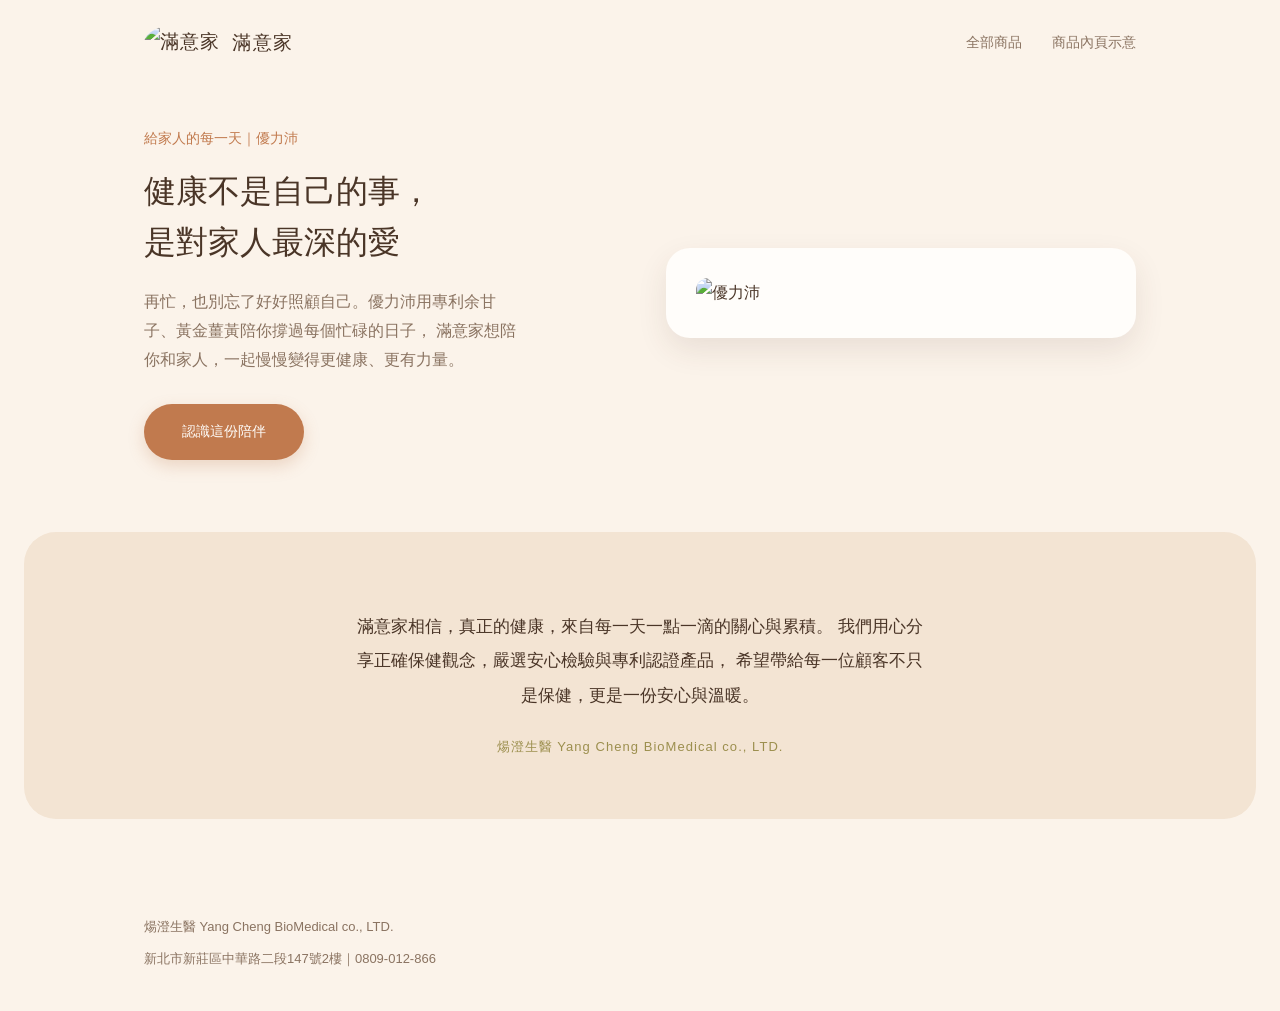
==== index.html @ a7c7e91a "上傳網站初版（風格三：溫暖敘事）" ====
<!DOCTYPE html>
<html lang="zh-Hant">
<head>
<meta charset="UTF-8">
<meta name="viewport" content="width=device-width, initial-scale=1.0">
<title>滿意家｜首頁（風格三：溫暖敘事）</title>
<link rel="stylesheet" href="style.css">
</head>
<body>

<header class="site-nav">
  <div class="wrap">
    <a href="index.html" class="brand-logo">
      <img src="../assets/品牌logo-滿意家.jpg" alt="滿意家">
      <span>滿意家</span>
    </a>
    <nav class="main-links">
      <a href="products.html">全部商品</a>
      <a href="product.html">商品內頁示意</a>
    </nav>
  </div>
</header>

<section class="hero">
  <div class="wrap">
    <div class="hero-copy">
      <div class="eyebrow">給家人的每一天｜優力沛</div>
      <h1>健康不是自己的事，<br>是對家人最深的愛</h1>
      <p>
        再忙，也別忘了好好照顧自己。優力沛用專利余甘子、黃金薑黃陪你撐過每個忙碌的日子，
        滿意家想陪你和家人，一起慢慢變得更健康、更有力量。
      </p>
      <a href="product.html" class="btn">認識這份陪伴</a>
    </div>
    <div class="hero-image">
      <img src="../assets/優力沛-正.jpg" alt="優力沛">
    </div>
  </div>
</section>

<section class="philosophy">
  <div class="wrap">
    <p>
      滿意家相信，真正的健康，來自每一天一點一滴的關心與累積。
      我們用心分享正確保健觀念，嚴選安心檢驗與專利認證產品，
      希望帶給每一位顧客不只是保健，更是一份安心與溫暖。
    </p>
    <div class="sign">煬澄生醫 Yang Cheng BioMedical co., LTD.</div>
  </div>
</section>

<footer class="site-footer">
  <div class="wrap">
    <div>煬澄生醫 Yang Cheng BioMedical co., LTD.</div>
    <div>新北市新莊區中華路二段147號2樓｜0809-012-866</div>
  </div>
</footer>

</body>
</html>
---- style.css ----
/* 風格三：滿意家溫暖敘事 — 暖米/陶土色調、圓角卡片、家庭陪伴語氣 */

:root {
  --bg: #fbf3ea;
  --bg-alt: #f3e4d3;
  --ink: #4a3527;
  --ink-soft: #8a7361;
  --line: #e8d6c0;
  --accent: #c17a4e;
  --accent2: #9c8f4e;
  --card-bg: #fffdfa;
  --max-w: 1040px;
}

* { box-sizing: border-box; }

html, body {
  margin: 0;
  padding: 0;
  background: var(--bg);
  color: var(--ink);
  font-family: -apple-system, BlinkMacSystemFont, "Segoe UI", "PingFang TC", "Microsoft JhengHei", sans-serif;
  line-height: 1.85;
  font-size: 16px;
  -webkit-font-smoothing: antialiased;
}

a { color: inherit; text-decoration: none; }
img { max-width: 100%; display: block; }

.wrap { max-width: var(--max-w); margin: 0 auto; padding: 0 24px; }

/* ---- nav ---- */
header.site-nav { background: var(--bg); }
header.site-nav .wrap {
  display: flex; align-items: center; justify-content: space-between;
  padding-top: 24px; padding-bottom: 24px;
}
.brand-logo { display: flex; align-items: center; gap: 12px; font-size: 19px; letter-spacing: 0.06em; }
.brand-logo img { height: 38px; width: auto; border-radius: 50%; }
nav.main-links { display: flex; gap: 30px; font-size: 14px; color: var(--ink-soft); }
nav.main-links a:hover { color: var(--accent); }

/* ---- hero ---- */
.hero { padding: 40px 0 72px; }
.hero .wrap {
  display: grid; grid-template-columns: 1fr 1fr; gap: 52px; align-items: center;
}
.hero-copy .eyebrow { font-size: 14px; color: var(--accent); margin-bottom: 14px; }
.hero-copy h1 {
  font-size: 32px; font-weight: 500; line-height: 1.6; margin: 0 0 20px; color: var(--ink);
}
.hero-copy p { color: var(--ink-soft); font-size: 15.5px; margin-bottom: 30px; max-width: 44ch; }
.btn {
  display: inline-block; padding: 15px 38px; background: var(--accent); color: #fffdfa;
  font-size: 14px; border-radius: 999px; box-shadow: 0 6px 16px rgba(193,122,78,0.25);
  transition: transform 0.2s, box-shadow 0.2s;
}
.btn:hover { transform: translateY(-1px); box-shadow: 0 8px 20px rgba(193,122,78,0.32); }
.hero-image {
  background: var(--card-bg); border-radius: 24px; padding: 30px;
  box-shadow: 0 12px 30px rgba(74,53,39,0.1);
}
.hero-image img { border-radius: 12px; }

/* ---- story strip ---- */
.philosophy {
  background: var(--bg-alt);
  padding: 60px 0;
  text-align: center;
  border-radius: 32px;
  margin: 0 24px 56px;
}
.philosophy .wrap { max-width: 620px; }
.philosophy p { font-size: 16.5px; color: var(--ink); line-height: 2.1; }
.philosophy .sign { margin-top: 22px; font-size: 13px; color: var(--accent2); letter-spacing: 0.08em; }

/* ---- footer ---- */
footer.site-footer { padding: 40px 0; margin-top: 20px; }
footer.site-footer .wrap { display: flex; flex-direction: column; gap: 8px; font-size: 13px; color: var(--ink-soft); }

/* ---- products listing ---- */
.page-title { padding: 48px 0 8px; }
.page-title h1 { font-size: 25px; font-weight: 500; }
.page-title p { color: var(--ink-soft); font-size: 14px; }

.product-grid { display: grid; grid-template-columns: repeat(3, 1fr); gap: 28px; padding: 32px 0 64px; }
.product-card {
  background: var(--card-bg);
  border-radius: 18px;
  padding: 20px;
  display: flex; flex-direction: column;
  box-shadow: 0 6px 18px rgba(74,53,39,0.06);
  transition: transform 0.2s, box-shadow 0.2s;
}
.product-card:hover { transform: translateY(-3px); box-shadow: 0 10px 24px rgba(74,53,39,0.12); }
.product-card .thumb {
  aspect-ratio: 1/1; border-radius: 12px; overflow: hidden;
  display: flex; align-items: center; justify-content: center;
  background: var(--bg-alt); margin-bottom: 16px;
}
.product-card .thumb img { max-height: 100%; object-fit: contain; }
.product-card h3 { font-size: 16px; font-weight: 500; margin: 0 0 8px; }
.product-card .highlight { font-size: 13px; color: var(--ink-soft); flex-grow: 1; }
.product-card .placeholder-badge {
  display: inline-block; margin-top: 10px; font-size: 11px; color: var(--accent);
  border: 1px solid var(--line); border-radius: 999px; padding: 4px 12px; align-self: flex-start;
}
.product-card .card-link {
  margin-top: 14px; font-size: 13px; color: var(--accent);
  border-top: 1px solid var(--line); padding-top: 12px;
}

/* ---- product detail ---- */
.breadcrumb { padding: 24px 0 0; font-size: 13px; color: var(--ink-soft); }
.detail { display: grid; grid-template-columns: 1fr 1fr; gap: 56px; padding: 32px 0 64px; }
.detail-gallery .main-img {
  border-radius: 20px; background: var(--card-bg); padding: 26px; margin-bottom: 16px;
  box-shadow: 0 10px 26px rgba(74,53,39,0.1);
}
.detail-gallery .main-img img { border-radius: 10px; }
.detail-gallery .thumbs { display: flex; gap: 12px; }
.detail-gallery .thumbs img {
  width: 72px; height: 72px; object-fit: contain; border-radius: 10px;
  padding: 6px; background: var(--card-bg); box-shadow: 0 3px 10px rgba(74,53,39,0.08);
}
.detail-info h1 { font-size: 27px; font-weight: 500; margin: 0 0 8px; }
.detail-info .en-name { font-size: 13px; color: var(--accent2); margin-bottom: 20px; }
.detail-info .story {
  font-size: 14.5px; color: var(--ink-soft); margin-bottom: 26px; line-height: 2;
}
.spec-table { width: 100%; border-collapse: collapse; font-size: 14px; margin-bottom: 28px; }
.spec-table tr { border-bottom: 1px solid var(--line); }
.spec-table th, .spec-table td { text-align: left; padding: 12px 0; vertical-align: top; }
.spec-table th { width: 100px; color: var(--ink-soft); font-weight: 400; }
.cert-badges { display: flex; gap: 10px; flex-wrap: wrap; margin-bottom: 24px; }
.cert-badges span {
  font-size: 12px; border-radius: 999px; padding: 6px 14px;
  background: var(--bg-alt); color: var(--accent2);
}

@media (max-width: 760px) {
  .hero .wrap { grid-template-columns: 1fr; gap: 32px; }
  .hero-copy h1 { font-size: 26px; }
  .philosophy { margin: 0 12px 40px; border-radius: 22px; }
  .product-grid { grid-template-columns: repeat(2, 1fr); }
  .detail { grid-template-columns: 1fr; }
}
@media (max-width: 480px) {
  .product-grid { grid-template-columns: 1fr 1fr; gap: 16px; }
  .wrap { padding: 0 16px; }
}
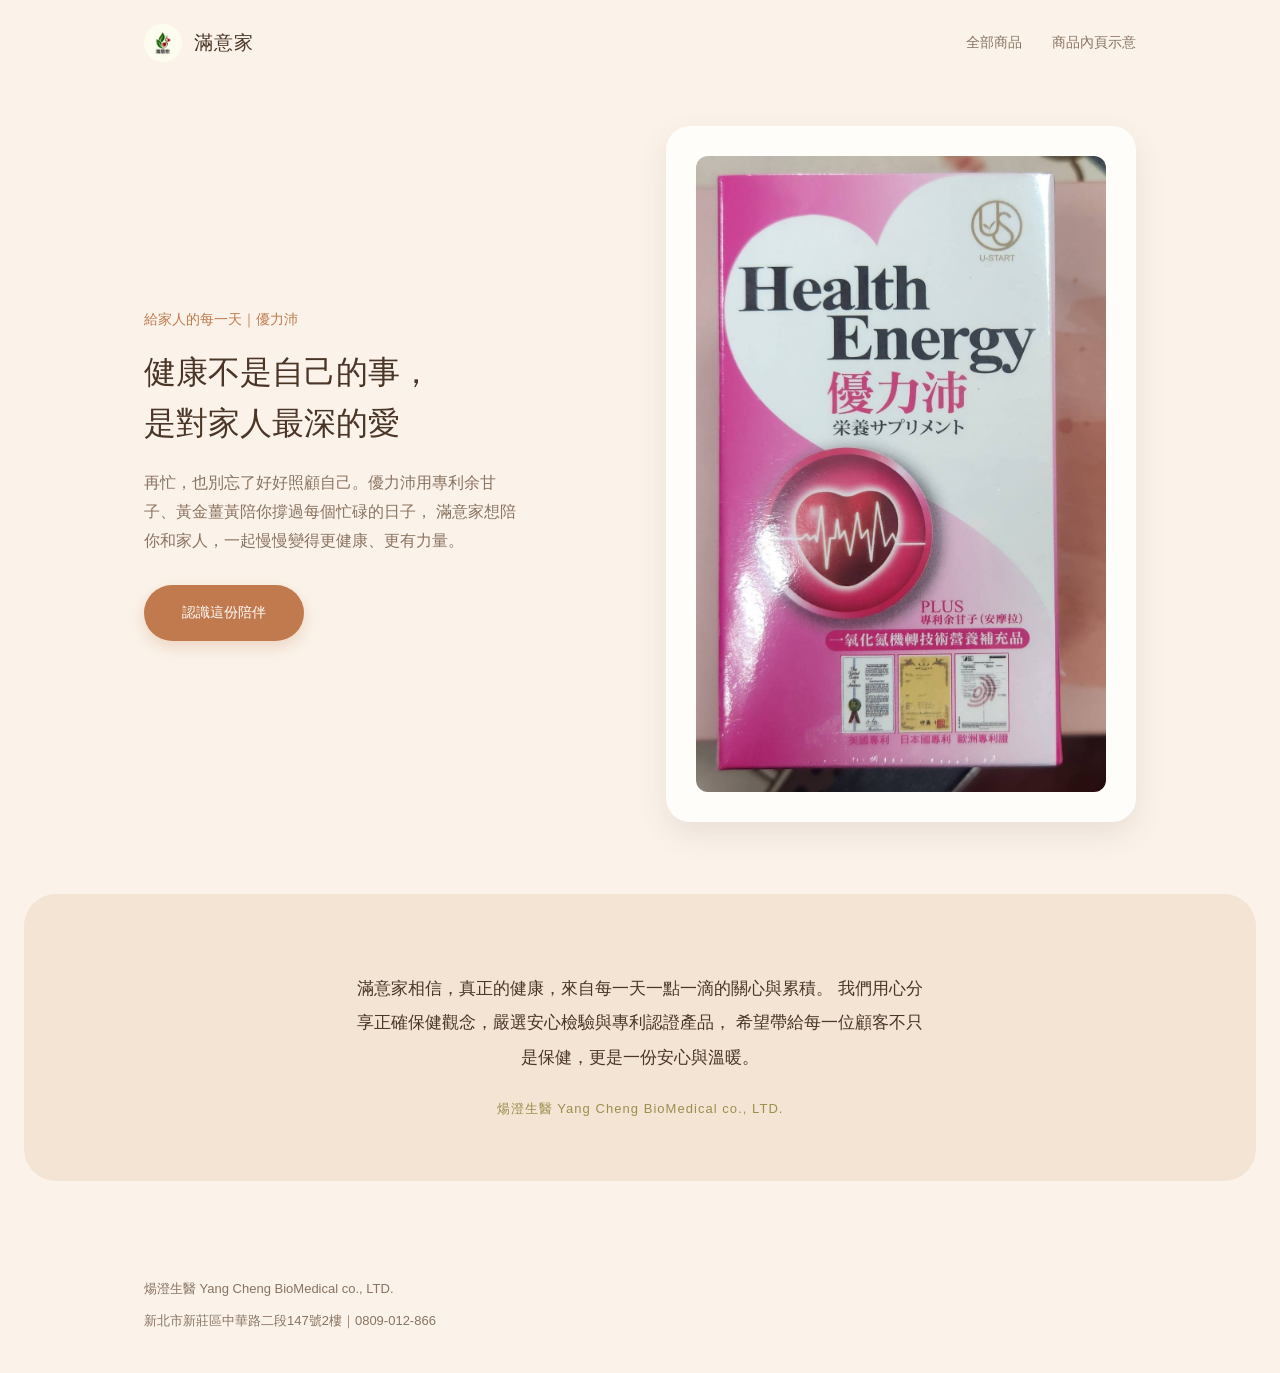
==== commit b80a5b14: "修正圖片路徑（改為repo根目錄下的assets/）" ====
--- a/index.html
+++ b/index.html
@@ -1,4 +1,4 @@
-<!DOCTYPE html>
+﻿<!DOCTYPE html>
 <html lang="zh-Hant">
 <head>
 <meta charset="UTF-8">
@@ -11,7 +11,7 @@
 <header class="site-nav">
   <div class="wrap">
     <a href="index.html" class="brand-logo">
-      <img src="../assets/品牌logo-滿意家.jpg" alt="滿意家">
+      <img src="assets/品牌logo-滿意家.jpg" alt="滿意家">
       <span>滿意家</span>
     </a>
     <nav class="main-links">
@@ -33,7 +33,7 @@
       <a href="product.html" class="btn">認識這份陪伴</a>
     </div>
     <div class="hero-image">
-      <img src="../assets/優力沛-正.jpg" alt="優力沛">
+      <img src="assets/優力沛-正.jpg" alt="優力沛">
     </div>
   </div>
 </section>
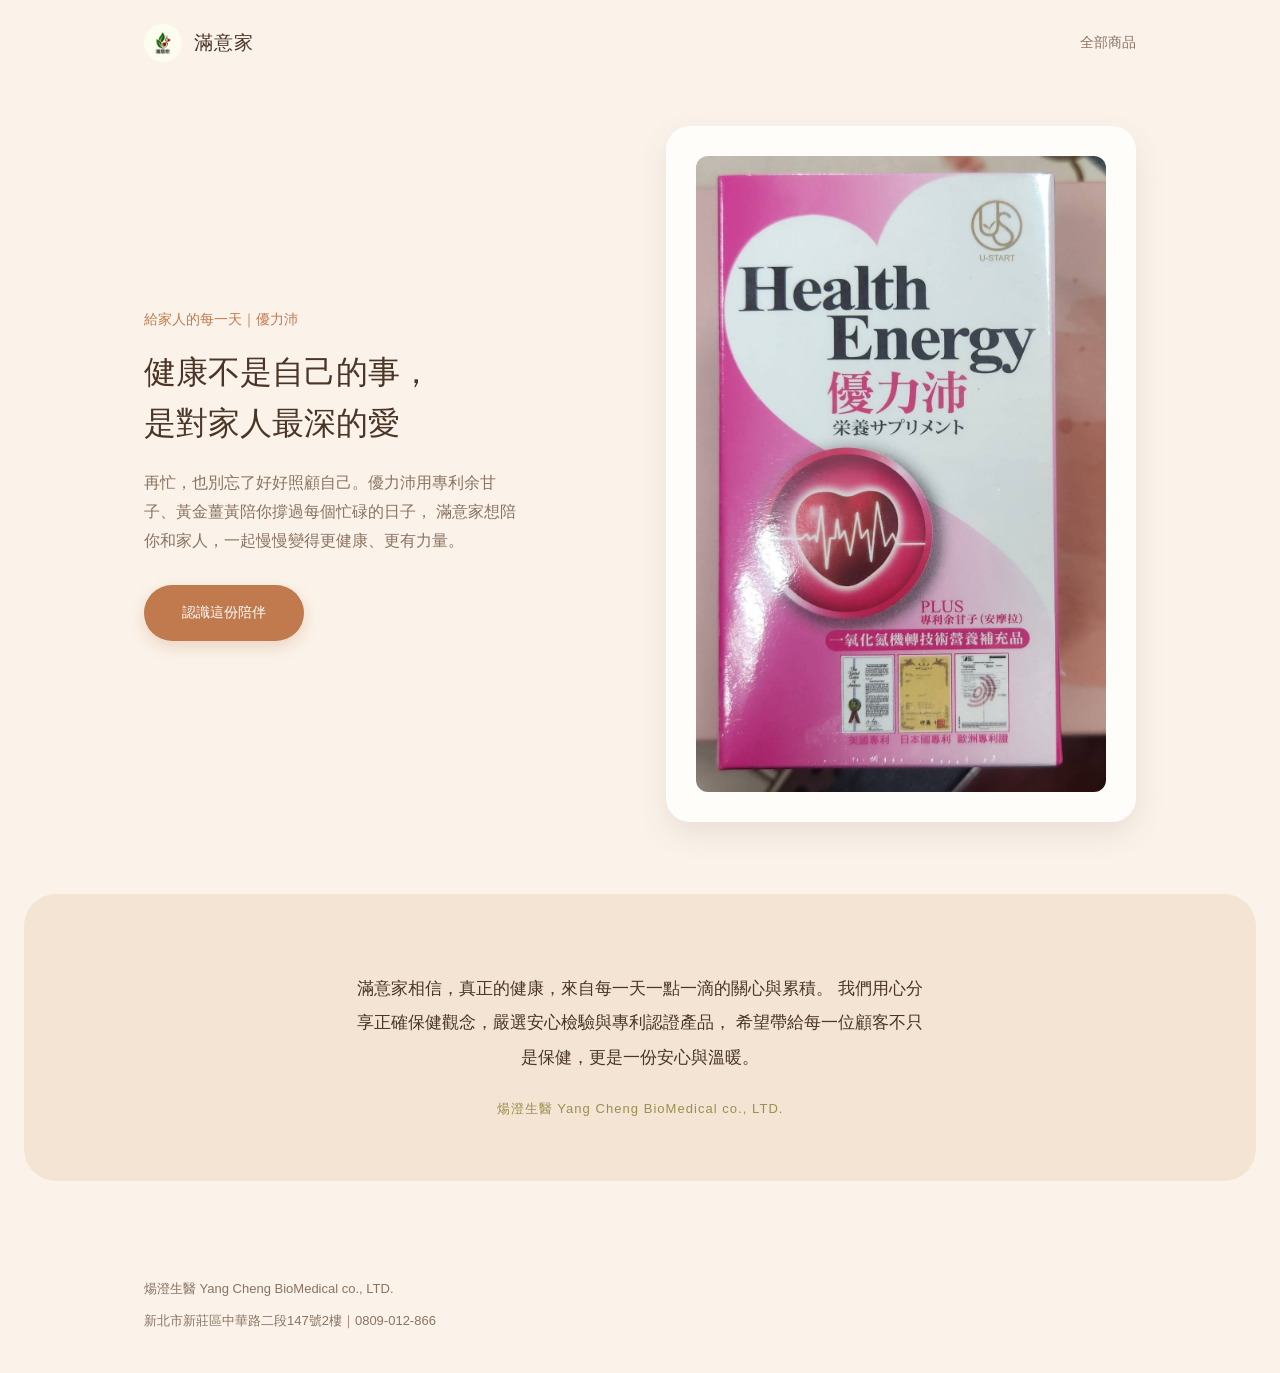
==== commit 17331148: "拿掉商品內頁示意連結，7個商品各自獨立內頁" ====
--- a/index.html
+++ b/index.html
@@ -1,4 +1,4 @@
-﻿<!DOCTYPE html>
+<!DOCTYPE html>
 <html lang="zh-Hant">
 <head>
 <meta charset="UTF-8">
@@ -11,12 +11,11 @@
 <header class="site-nav">
   <div class="wrap">
     <a href="index.html" class="brand-logo">
-      <img src="assets/品牌logo-滿意家.jpg" alt="滿意家">
+      <img src="../assets/品牌logo-滿意家.jpg" alt="滿意家">
       <span>滿意家</span>
     </a>
     <nav class="main-links">
       <a href="products.html">全部商品</a>
-      <a href="product.html">商品內頁示意</a>
     </nav>
   </div>
 </header>
@@ -30,10 +29,10 @@
         再忙，也別忘了好好照顧自己。優力沛用專利余甘子、黃金薑黃陪你撐過每個忙碌的日子，
         滿意家想陪你和家人，一起慢慢變得更健康、更有力量。
       </p>
-      <a href="product.html" class="btn">認識這份陪伴</a>
+      <a href="product-優力沛.html" class="btn">認識這份陪伴</a>
     </div>
     <div class="hero-image">
-      <img src="assets/優力沛-正.jpg" alt="優力沛">
+      <img src="../assets/優力沛-正.jpg" alt="優力沛">
     </div>
   </div>
 </section>
--- a/style.css
+++ b/style.css
@@ -102,8 +102,8 @@
 .product-card .thumb img { max-height: 100%; object-fit: contain; }
 .product-card h3 { font-size: 16px; font-weight: 500; margin: 0 0 8px; }
 .product-card .highlight { font-size: 13px; color: var(--ink-soft); flex-grow: 1; }
-.product-card .placeholder-badge {
-  display: inline-block; margin-top: 10px; font-size: 11px; color: var(--accent);
+.placeholder-badge {
+  display: inline-block; margin-top: 10px; margin-bottom: 16px; font-size: 11px; color: var(--accent);
   border: 1px solid var(--line); border-radius: 999px; padding: 4px 12px; align-self: flex-start;
 }
 .product-card .card-link {
